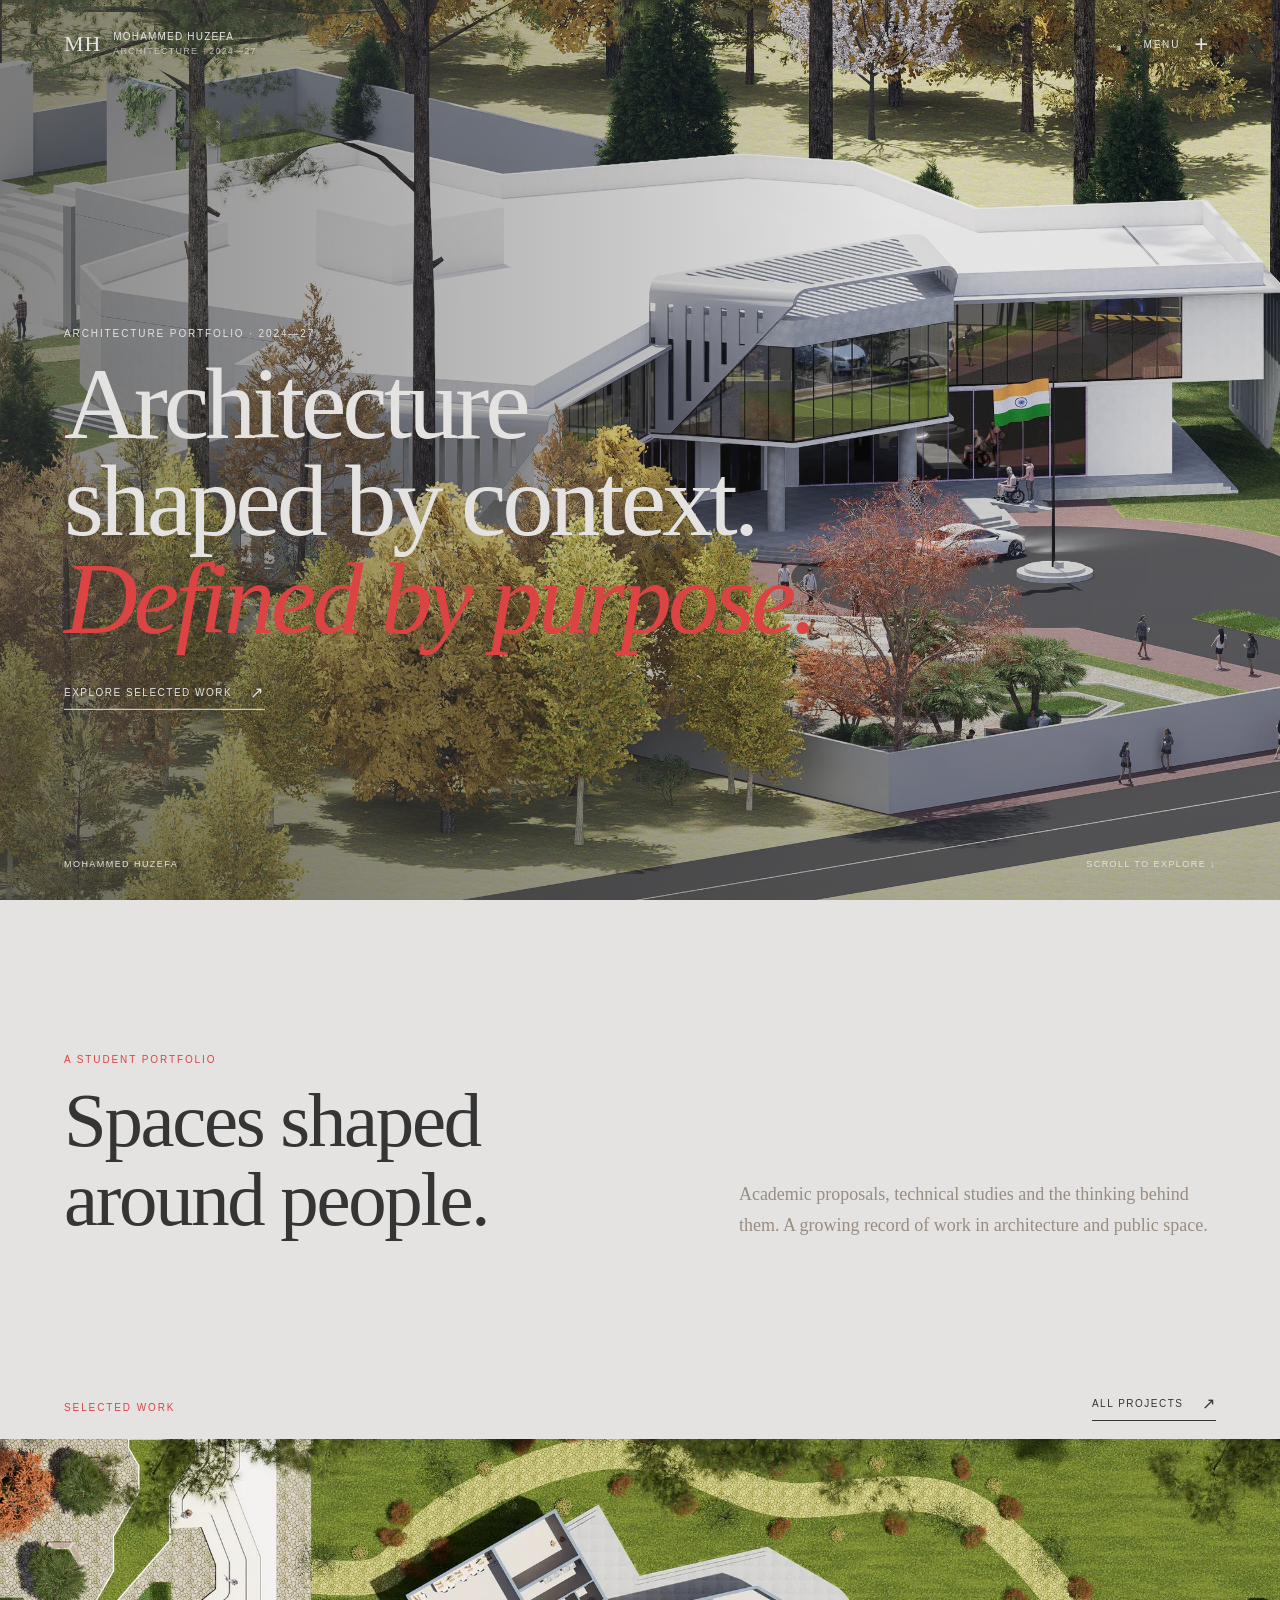
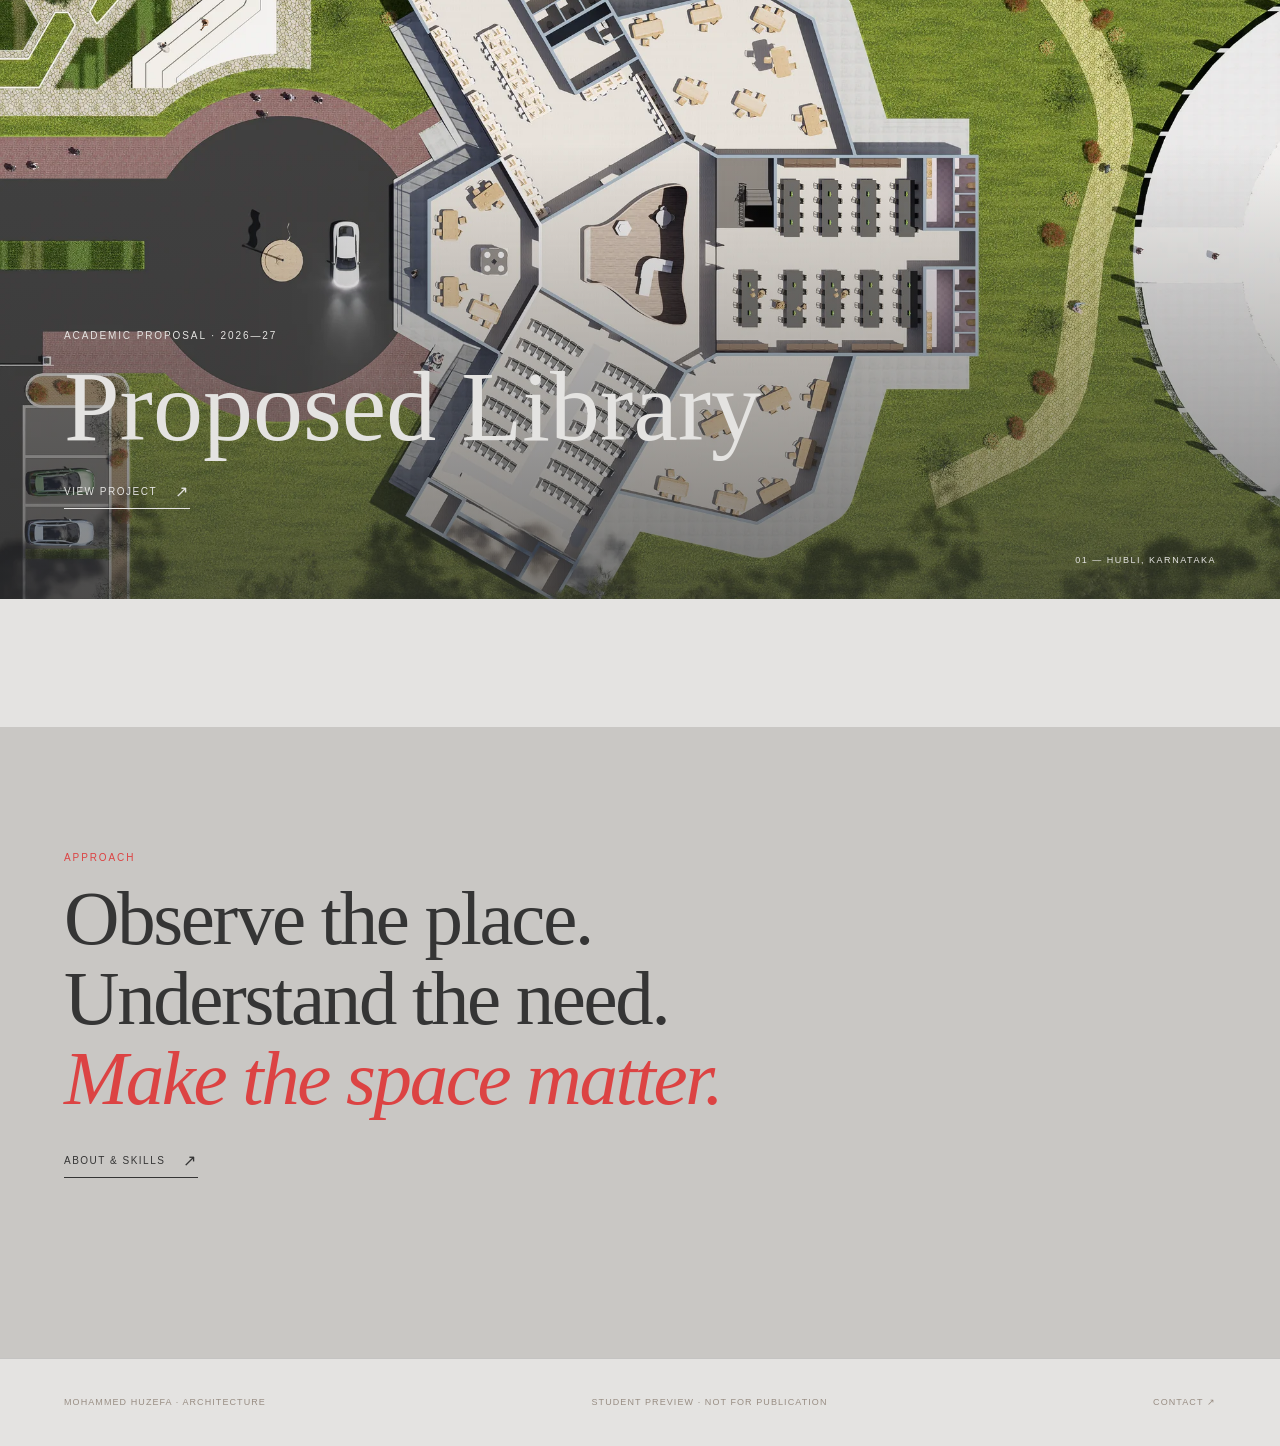
==== index.html @ 26bc9853 "Add architecture portfolio preview and render assets" ====
<!doctype html><html lang="en"><head><meta charset="utf-8"><meta name="viewport" content="width=device-width,initial-scale=1"><meta name="robots" content="noindex,nofollow"><title>Mohammed Huzefa — Architecture</title><meta name="description" content="Architecture portfolio of Mohammed Huzefa: projects, technical work and process."><link rel="stylesheet" href="css/site.css"></head><body data-page="home"><a class="skip-link" href="#main">Skip to content</a>
<header class="site-header"><a class="wordmark" href="index.html"><b>MH</b><span>Mohammed Huzefa<br><small>Architecture · 2024—27</small></span></a><button class="menu-button" aria-expanded="false" aria-controls="site-menu"><span>Menu</span><i aria-hidden="true">+</i></button></header>
<nav class="site-menu" id="site-menu" hidden aria-label="Main navigation"><div class="menu-top">Mohammed Huzefa<button class="menu-close" aria-label="Close menu">×</button></div><a href="index.html"><small>00</small>Home</a><a href="projects.html"><small>01</small>Projects</a><a href="technical.html"><small>02</small>Technical work</a><a href="about.html"><small>03</small>About &amp; skills</a><a href="about.html#contact"><small>04</small>Contact</a><p>Architecture student · Hubli, India</p></nav>
<main id="main"><section class="hero"><img class="hero-image" src="images/library/renders/10-hero-exterior.webp" alt="Exterior view of the proposed Library in Hubli" fetchpriority="high"><div class="hero-shade"></div><div class="hero-copy"><p class="eyebrow">Architecture portfolio · 2024—27</p><h1>Architecture<br>shaped by context.<br><em>Defined by purpose.</em></h1><a class="text-link light-link" href="projects.html">Explore selected work <span>↗</span></a></div><div class="hero-index"><span>Mohammed Huzefa</span><span>Scroll to explore ↓</span></div></section>
<section class="intro-section page-pad"><p class="eyebrow">A student portfolio</p><div class="intro-grid"><h2>Spaces shaped<br>around people.</h2><p>Academic proposals, technical studies and the thinking behind them. A growing record of work in architecture and public space.</p></div></section>
<section class="featured-section"><div class="section-heading page-pad"><p class="eyebrow">Selected work</p><a class="text-link" href="projects.html">All projects <span>↗</span></a></div><a class="featured-project" href="project.html?p=library"><img src="images/library/renders/13-aerial-cutaway.webp" alt="Aerial cutaway 3D render of the proposed Library showing both floors" loading="lazy"><div class="featured-copy"><p class="eyebrow">Academic proposal · 2026—27</p><h2>Proposed Library</h2><span class="text-link light-link">View project <span>↗</span></span></div><span class="image-index">01 — HUBLI, KARNATAKA</span></a></section>
<section class="statement-section page-pad"><p class="eyebrow">Approach</p><h2>Observe the place.<br>Understand the need.<br><em>Make the space matter.</em></h2><a class="text-link" href="about.html">About &amp; skills <span>↗</span></a></section></main>
<footer class="site-footer page-pad"><span>Mohammed Huzefa · Architecture</span><span>Student preview · not for publication</span><a href="about.html#contact">Contact ↗</a></footer><script src="js/site.js"></script></body></html>
---- css/site.css ----
:root{--paper:#E4E3E1;--sand:#C9C7C4;--stone:#B6B3AF;--primary:#B6B3AF;--secondary:#C9C7C4;--ink:#353535;--muted:#988D83;--accent:#DC4343;--rule:rgba(53,53,53,.18);--serif:Georgia,'Times New Roman',serif;--sans:'Segoe UI',Arial,sans-serif;--gutter:clamp(20px,5vw,76px)}
*{box-sizing:border-box}html{scroll-behavior:smooth;background:var(--paper)}body{margin:0;color:var(--ink);background:var(--paper);font-family:var(--sans);font-size:16px}a{color:inherit}img{display:block;max-width:100%;object-fit:cover}button{font:inherit;color:inherit}.skip-link{position:absolute;z-index:100;top:8px;left:8px;padding:10px 14px;background:var(--ink);color:var(--paper);transform:translateY(-150%)}.skip-link:focus{transform:none}
.site-header{position:absolute;z-index:20;top:0;left:0;width:100%;height:88px;padding:18px var(--gutter);display:flex;justify-content:space-between;align-items:center;color:var(--paper)}.site-header-light{position:relative;color:var(--ink);border-bottom:1px solid var(--rule)}.wordmark{display:flex;align-items:center;gap:12px;text-decoration:none}.wordmark>b{font:500 22px var(--serif);letter-spacing:.04em}.wordmark span{font-size:10px;line-height:1.4;letter-spacing:.12em;text-transform:uppercase}.wordmark small{font-size:9px;color:inherit;opacity:.72}.menu-button{border:0;background:transparent;display:flex;align-items:center;gap:14px;cursor:pointer;text-transform:uppercase;font-size:10px;letter-spacing:.18em}.menu-button i{font-style:normal;font-size:24px;font-weight:300;transition:transform .2s}.menu-button[aria-expanded=true] i{transform:rotate(45deg)}
.site-menu{position:fixed;z-index:50;inset:0;background:var(--paper);padding:26px var(--gutter) 32px;display:flex;flex-direction:column;justify-content:center}.site-menu[hidden]{display:none}.menu-top{position:absolute;top:22px;left:var(--gutter);right:var(--gutter);display:flex;justify-content:space-between;align-items:center;text-transform:uppercase;font-size:10px;letter-spacing:.15em}.menu-close{border:1px solid var(--rule);width:42px;height:42px;background:transparent;font-size:25px;cursor:pointer}.site-menu>a{padding:8px 0;border-bottom:1px solid var(--rule);font:400 clamp(38px,8vw,90px)/1.08 var(--serif);text-decoration:none}.site-menu>a small{display:inline-block;width:52px;color:var(--accent);font:10px var(--sans);vertical-align:middle}.site-menu>a:hover,.site-menu>a:focus-visible{color:var(--accent)}.site-menu>p{margin:22px 0 0;color:var(--muted);font-size:10px;letter-spacing:.12em;text-transform:uppercase}
.hero{position:relative;min-height:640px;height:100svh;max-height:1100px;overflow:hidden;background:var(--primary);color:var(--paper)}.hero-image,.hero-shade{position:absolute;inset:0;width:100%;height:100%}.hero-image{object-position:center 48%}.hero-shade{background:linear-gradient(90deg,rgba(53,53,53,.58),rgba(53,53,53,.1) 70%),linear-gradient(0deg,rgba(53,53,53,.28),transparent 50%)}.hero-copy{position:absolute;left:var(--gutter);top:50%;transform:translateY(-32%);max-width:min(760px,78vw)}.eyebrow{margin:0 0 16px;color:var(--accent);font-size:10px;letter-spacing:.19em;text-transform:uppercase}.hero .eyebrow{color:var(--paper)}.hero h1{margin:0;font:400 clamp(48px,8vw,112px)/.95 var(--serif);letter-spacing:-.04em}.hero h1 em{font-weight:400;color:var(--accent)}.text-link{display:inline-flex;align-items:center;gap:18px;padding-bottom:7px;border-bottom:1px solid currentColor;text-decoration:none;text-transform:uppercase;font-size:10px;letter-spacing:.15em}.text-link span{font-size:16px}.hero .text-link{margin-top:36px}.light-link{color:var(--paper)}.hero-index{position:absolute;right:var(--gutter);bottom:28px;left:var(--gutter);display:flex;justify-content:space-between;font-size:9px;letter-spacing:.16em;text-transform:uppercase}
.page-pad{padding-right:var(--gutter);padding-left:var(--gutter)}.intro-section{padding-top:clamp(72px,12vw,160px);padding-bottom:clamp(72px,12vw,160px)}.intro-grid{display:grid;grid-template-columns:1.2fr 1fr;gap:8vw;align-items:end}.intro-grid h2,.statement-section h2,.drawing-note h2{margin:0;font:400 clamp(38px,6vw,78px)/1.04 var(--serif);letter-spacing:-.03em}.intro-grid>p{max-width:480px;margin:0;color:var(--muted);font:18px/1.7 var(--serif)}.featured-section{padding-bottom:clamp(70px,10vw,130px)}.section-heading{display:flex;justify-content:space-between;align-items:center;margin-bottom:18px}.section-heading .eyebrow{margin:0}.featured-project{position:relative;min-height:min(68vw,760px);display:block;overflow:hidden;color:var(--paper);text-decoration:none}.featured-project img{position:absolute;inset:0;width:100%;height:100%;transition:transform .7s cubic-bezier(.2,.7,.2,1)}.featured-project:hover img{transform:scale(1.015)}.featured-project::after{content:'';position:absolute;inset:40% 0 0;background:linear-gradient(0deg,rgba(53,53,53,.62),transparent)}.featured-copy{position:absolute;z-index:1;left:var(--gutter);bottom:clamp(34px,7vw,90px)}.featured-copy .eyebrow{color:var(--paper)}.featured-copy h2{margin:0 0 24px;font:400 clamp(42px,8vw,100px)/1 var(--serif)}.image-index{position:absolute;z-index:1;right:var(--gutter);bottom:34px;font-size:9px;letter-spacing:.17em}.statement-section{padding-top:clamp(70px,10vw,125px);padding-bottom:clamp(86px,14vw,180px);background:var(--sand)}.statement-section h2{margin-bottom:32px}.statement-section h2 em{color:var(--accent);font-weight:400}
.site-footer{min-height:88px;display:flex;justify-content:space-between;align-items:center;gap:20px;border-top:1px solid var(--rule);font-size:9px;letter-spacing:.12em;text-transform:uppercase;color:var(--muted)}.site-footer a{text-decoration:none}.inner-main{min-height:75vh}.page-intro{padding-top:clamp(64px,10vw,126px);padding-bottom:clamp(48px,7vw,90px)}.page-intro h1{margin:0;font:400 clamp(48px,9vw,118px)/.96 var(--serif);letter-spacing:-.045em}.page-lede{max-width:560px;margin:22px 0 0;color:var(--muted);font:18px/1.6 var(--serif)}.project-index{padding-bottom:clamp(80px,12vw,150px)}.filter-row{display:flex;flex-wrap:wrap;gap:10px;margin-bottom:32px}.filter-button{padding:10px 15px;border:1px solid var(--rule);border-radius:30px;background:transparent;cursor:pointer;font-size:9px;letter-spacing:.12em;text-transform:uppercase}.filter-button[aria-pressed=true],.filter-button:hover{border-color:var(--ink);background:var(--ink);color:var(--paper)}.project-grid{display:grid;grid-template-columns:repeat(2,minmax(0,1fr));gap:clamp(28px,5vw,70px) 22px}.project-card{min-width:0;text-decoration:none}.project-card:nth-child(odd){margin-top:36px}.project-card-image{position:relative;aspect-ratio:1.34;overflow:hidden;background:var(--sand)}.project-card-image img{width:100%;height:100%;transition:transform .6s}.project-card:hover img{transform:scale(1.025)}.project-card-image .card-index{position:absolute;left:14px;bottom:14px;padding:8px 10px;background:var(--paper);font-size:9px;letter-spacing:.12em}.project-card-meta{display:flex;justify-content:space-between;gap:12px;margin-top:14px;color:var(--muted);font-size:9px;letter-spacing:.12em;text-transform:uppercase}.project-card h2{margin:8px 0;font:400 clamp(27px,3.5vw,46px)/1.08 var(--serif)}.project-card p{max-width:480px;margin:0;color:var(--muted);font-size:13px;line-height:1.55}.loading-note,.empty-note{color:var(--muted);font:18px/1.6 var(--serif)}
.project-hero{position:relative;height:min(76vh,860px);min-height:460px;background:var(--secondary)}.project-hero img{width:100%;height:100%}.project-hero-caption{position:absolute;inset:auto 0 0;padding:60px var(--gutter) 34px;color:var(--paper);background:linear-gradient(0deg,rgba(53,53,53,.72),transparent)}.project-hero-caption h1{margin:6px 0 0;font:400 clamp(42px,7vw,92px)/1 var(--serif)}.project-meta{display:grid;grid-template-columns:repeat(4,minmax(0,1fr));gap:22px;padding-top:38px;padding-bottom:42px;border-bottom:1px solid var(--rule)}.meta-item small{display:block;margin-bottom:8px;color:var(--accent);font-size:9px;letter-spacing:.15em;text-transform:uppercase}.meta-item span{font:16px/1.5 var(--serif)}.story-section{display:grid;grid-template-columns:1fr 1.2fr;gap:8vw;padding-top:clamp(60px,10vw,130px);padding-bottom:clamp(60px,10vw,130px)}.story-section h2,.gallery-heading h2{margin:0;font:400 clamp(36px,5.3vw,68px)/1.05 var(--serif)}.story-copy p{margin:0 0 20px;color:var(--muted);font:17px/1.7 var(--serif)}.draft-note{padding:10px 12px;border-left:2px solid var(--accent);font:10px/1.5 var(--sans)!important;letter-spacing:.08em;text-transform:uppercase}.technical-section{padding:60px 0;background:var(--sand)}.technical-section>.eyebrow,.technical-section>h2,.technical-section>.section-note{margin-right:var(--gutter);margin-left:var(--gutter)}.technical-section h2{font:400 clamp(36px,5vw,64px)/1.05 var(--serif)}.drawing-grid{display:grid;grid-template-columns:repeat(2,minmax(0,1fr));gap:20px;padding:20px var(--gutter) 12px}.drawing-item{margin:0}.drawing-item img{width:100%;aspect-ratio:1.3;object-fit:contain;background:var(--paper)}.drawing-item figcaption,.technical-images figcaption{padding-top:9px;color:var(--muted);font-size:9px;letter-spacing:.12em;text-transform:uppercase}.section-note{max-width:700px;color:var(--muted);font:16px/1.6 var(--serif)}.gallery-section{padding-top:clamp(60px,9vw,116px);padding-bottom:clamp(60px,9vw,116px)}.gallery-heading{display:flex;justify-content:space-between;align-items:end;margin-bottom:28px}.gallery-grid{display:grid;grid-template-columns:repeat(2,minmax(0,1fr));gap:16px}.gallery-grid figure{margin:0}.gallery-grid figure:first-child{grid-column:1/-1}.gallery-grid img{width:100%;max-height:760px;aspect-ratio:1.5}.gallery-grid figure:first-child img{aspect-ratio:1.9}.gallery-grid figcaption{padding-top:8px;color:var(--muted);font-size:9px;letter-spacing:.11em;text-transform:uppercase}.end-links{padding:32px var(--gutter);display:flex;justify-content:space-between;gap:20px;border-top:1px solid var(--rule)}.end-links a{text-decoration:none;font:20px var(--serif)}
.profile-grid{display:grid;grid-template-columns:1.15fr .85fr;gap:9vw;padding-bottom:90px}.profile-copy p{max-width:680px;color:var(--muted);font:19px/1.7 var(--serif)}.profile-side{padding-top:18px}.profile-side h2,.contact-section h2{margin:0 0 18px;font:400 36px var(--serif)}.skill-tags{display:flex;flex-wrap:wrap;gap:8px;margin-bottom:40px}.skill-tags span{padding:9px 11px;border:1px solid var(--rule);font-size:9px;letter-spacing:.1em;text-transform:uppercase}.education-list{padding:0;list-style:none}.education-list li{padding:12px 0;border-top:1px solid var(--rule);font:15px/1.5 var(--serif)}.contact-section{padding:70px 0 80px;background:var(--sand)}.contact-section>*{margin-left:var(--gutter);margin-right:var(--gutter)}.contact-section p{max-width:540px;color:var(--muted);line-height:1.7}.contact-placeholder{display:inline-block;padding:12px 14px;border:1px dashed var(--accent);color:var(--accent);font-size:10px;letter-spacing:.1em;text-transform:uppercase}.technical-feature{display:grid;grid-template-columns:.8fr 1.2fr;gap:7vw;padding-bottom:80px}.technical-feature h2{font:400 clamp(34px,5vw,58px)/1.05 var(--serif)}.technical-feature p{max-width:480px;color:var(--muted);line-height:1.65}.technical-images{display:grid;gap:20px}.technical-images figure{margin:0}.technical-images img{width:100%;aspect-ratio:1.6}.drawing-note{padding-top:50px;padding-bottom:90px;background:var(--sand)}.drawing-note>*{margin-left:var(--gutter);margin-right:var(--gutter)}.drawing-note p:last-child{max-width:620px;color:var(--muted);line-height:1.7}
@media(max-width:760px){:root{--gutter:20px}.site-header{height:70px}.hero{height:90svh;min-height:590px}.hero-copy{max-width:92vw;top:48%}.hero h1{font-size:clamp(44px,11.5vw,70px)}.intro-grid,.story-section,.profile-grid,.technical-feature{grid-template-columns:1fr;gap:22px}.intro-grid>p{font-size:17px}.featured-project{min-height:125vw;max-height:760px}.featured-project img{object-position:55% center}.project-grid{grid-template-columns:1fr;gap:36px}.project-card:nth-child(odd){margin-top:0}.project-meta{grid-template-columns:repeat(2,minmax(0,1fr))}.project-hero{height:65svh;min-height:420px}.project-hero-caption{padding-bottom:24px}.drawing-grid,.gallery-grid{grid-template-columns:1fr}.gallery-grid figure:first-child{grid-column:auto}.gallery-grid img,.gallery-grid figure:first-child img{aspect-ratio:1.25}.gallery-heading{display:block}.gallery-heading .eyebrow{margin-bottom:10px}.site-footer{padding-top:20px;padding-bottom:20px;align-items:flex-start;flex-direction:column}.end-links{flex-direction:column}.technical-images{gap:16px}}
@media(prefers-reduced-motion:reduce){html{scroll-behavior:auto}*,*::before,*::after{transition-duration:.01ms!important;animation-duration:.01ms!important;animation-iteration-count:1!important}}
/* MAKHNO-inspired project index and motion */
.site-menu{opacity:0;clip-path:inset(0 0 100% 0);transition:opacity .38s ease,clip-path .58s cubic-bezier(.77,0,.18,1)}
.site-menu[hidden]{display:none}.site-menu.is-open{opacity:1;clip-path:inset(0)}
.site-menu>a{opacity:0;transform:translateY(18px);transition:color .25s ease,opacity .35s ease,transform .45s cubic-bezier(.2,.7,.2,1)}
.site-menu.is-open>a{opacity:1;transform:translateY(0)}
.site-menu.is-open>a:nth-of-type(1){transition-delay:.08s}.site-menu.is-open>a:nth-of-type(2){transition-delay:.13s}.site-menu.is-open>a:nth-of-type(3){transition-delay:.18s}.site-menu.is-open>a:nth-of-type(4){transition-delay:.23s}.site-menu.is-open>a:nth-of-type(5){transition-delay:.28s}
.menu-top{color:var(--ink)}.menu-close{color:var(--ink);transition:background .2s,color .2s,transform .2s}.menu-close:hover{background:var(--accent);border-color:var(--accent);color:var(--paper);transform:rotate(90deg)}
.projects-toolbar{display:flex;justify-content:space-between;align-items:center;gap:24px;padding:18px 0 22px;border-top:1px solid var(--rule);border-bottom:1px solid var(--rule);margin-bottom:clamp(28px,4vw,54px)}
.project-filters{display:flex;flex-wrap:wrap;gap:clamp(18px,3vw,42px)}
.filter-button{padding:7px 0;border:0;border-radius:0;border-bottom:1px solid transparent;color:var(--muted);font-size:10px;letter-spacing:.12em;text-transform:uppercase;transition:color .2s,border-color .2s}
.filter-button[aria-pressed=true],.filter-button:hover{border-color:var(--accent);background:transparent;color:var(--accent)}
.project-count{flex:0 0 auto;color:var(--muted);font-size:10px;letter-spacing:.12em;text-transform:uppercase}
.project-grid{grid-template-columns:repeat(2,minmax(0,1fr));column-gap:clamp(18px,2.4vw,36px);row-gap:clamp(48px,7vw,100px)}
.project-card{display:block;opacity:1;transform:translateY(0);transition:opacity .3s ease,transform .3s ease}.project-card.is-filtering{opacity:0;transform:translateY(12px)}
.project-card:nth-child(odd){margin-top:0}.project-card:nth-child(even){margin-top:clamp(32px,6vw,88px)}
.project-card-image{aspect-ratio:1.28;background:var(--secondary)}
.project-card-image img{transition:transform .9s cubic-bezier(.2,.7,.2,1),filter .5s ease;filter:saturate(.9)}
.project-card:hover .project-card-image img,.project-card:focus-visible .project-card-image img{transform:scale(1.035);filter:saturate(1)}
.project-card-image:after{content:'';position:absolute;inset:45% 0 0;background:linear-gradient(0deg,rgba(53,53,53,.62),transparent);opacity:.8;transition:opacity .35s}
.project-card-image .card-index{top:14px;left:14px;bottom:auto;background:var(--paper);color:var(--ink)}
.card-open{position:absolute;right:18px;bottom:17px;color:var(--paper);font-size:10px;letter-spacing:.12em;text-transform:uppercase;z-index:1}
.project-card-meta{margin-top:17px}.project-card h2{margin:8px 0 5px;font-size:clamp(30px,4vw,54px);letter-spacing:-.025em;transition:color .25s}.project-card:hover h2,.project-card:focus-visible h2{color:var(--accent)}
.project-type{margin:0 0 10px!important;color:var(--ink)!important;font:12px/1.4 var(--sans)!important;letter-spacing:.04em}
.project-card-summary{max-width:580px}.project-card-footer{display:flex;justify-content:space-between;align-items:center;gap:20px;margin-top:18px;padding-top:12px;border-top:1px solid var(--rule);color:var(--ink);font-size:9px;letter-spacing:.13em;text-transform:uppercase}.project-card-footer span:last-child{color:var(--accent);transition:transform .2s}.project-card:hover .project-card-footer span:last-child{transform:translateX(5px)}
[data-reveal]{opacity:0;transform:translateY(22px);transition:opacity .75s ease,transform .75s cubic-bezier(.2,.7,.2,1)}
[data-reveal].is-visible{opacity:1;transform:translateY(0)}
.hero-copy{animation:hero-arrive .9s cubic-bezier(.2,.7,.2,1) both}.hero-index{animation:hero-arrive .85s .18s both}
@keyframes hero-arrive{from{opacity:0;transform:translateY(calc(-32% + 20px))}to{opacity:1;transform:translateY(-32%)}}
@media(max-width:760px){.projects-toolbar{align-items:flex-start;flex-direction:column;gap:12px}.project-grid{grid-template-columns:1fr;row-gap:40px}.project-card:nth-child(even){margin-top:0}.project-card-image{aspect-ratio:1.15}.project-filters{gap:18px}}
@media(prefers-reduced-motion:reduce){.site-menu,.site-menu>a,[data-reveal],.hero-copy,.hero-index{transition:none!important;animation:none!important;opacity:1!important;transform:none!important;clip-path:none!important}}
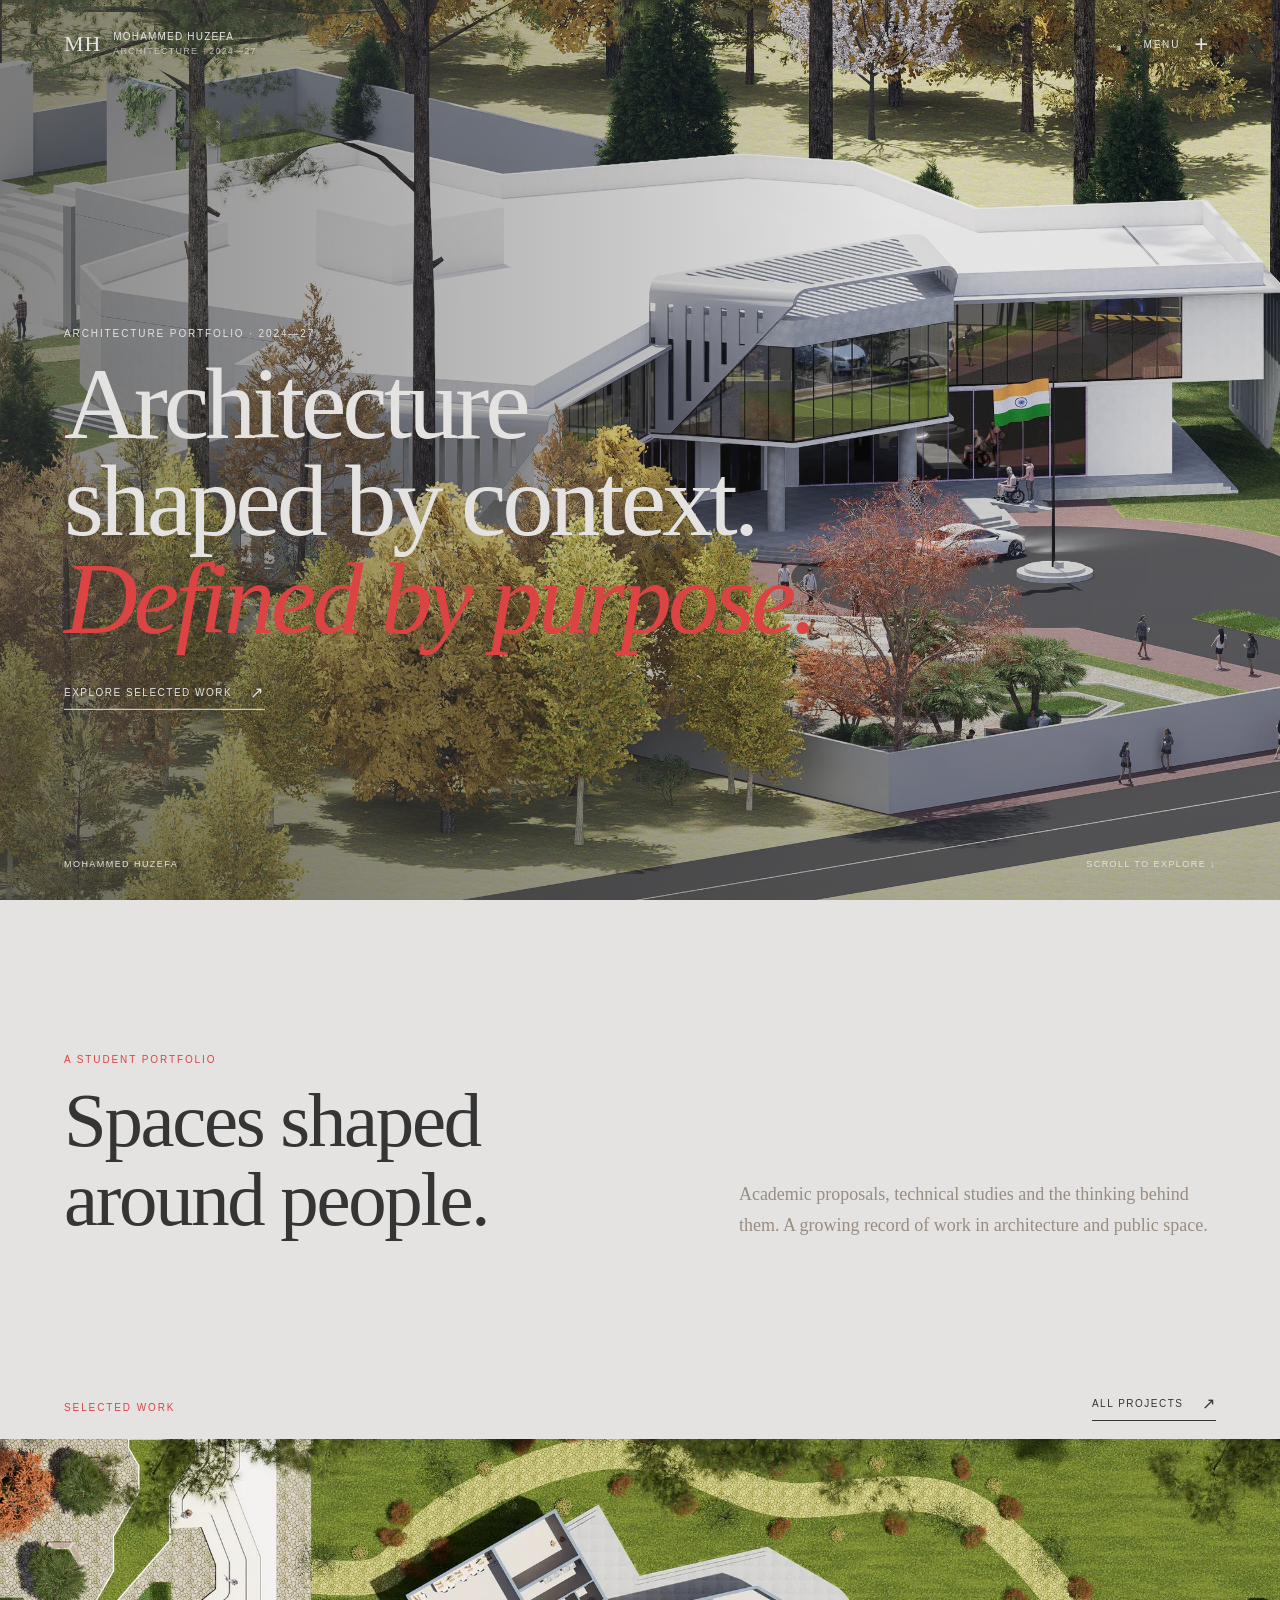
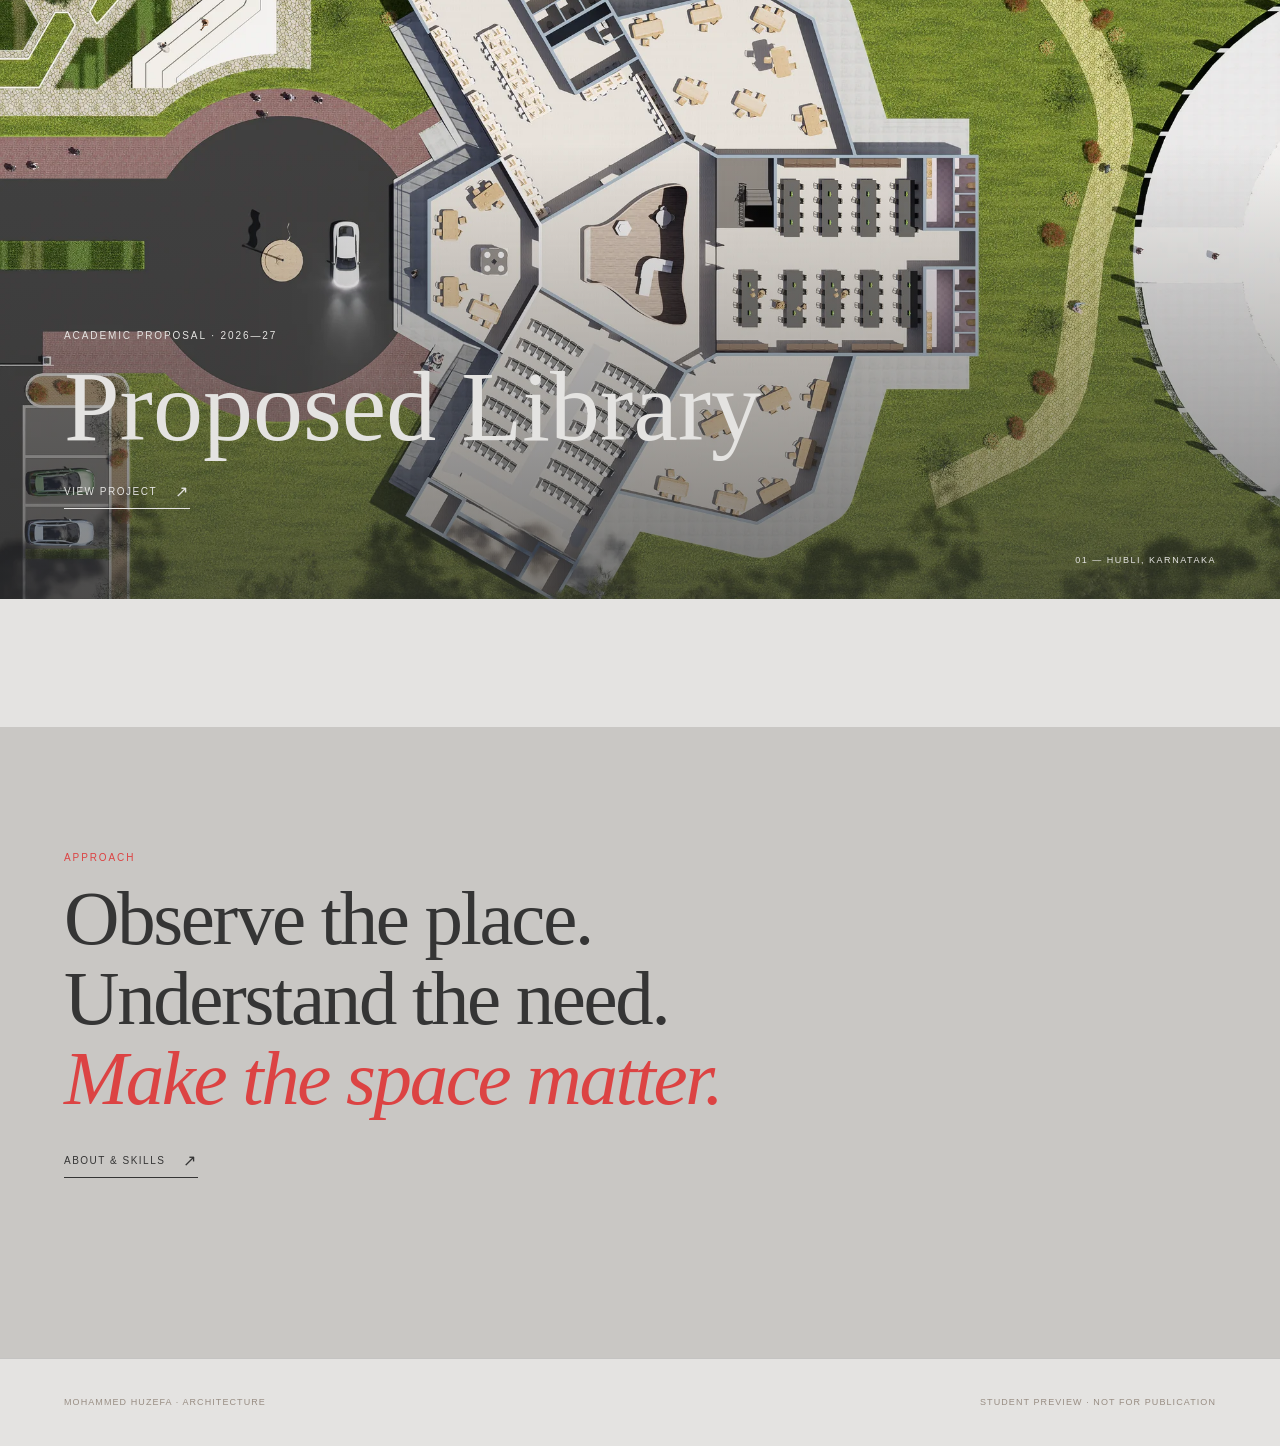
==== commit f1bda947: "Keep contact information on About page" ====
--- a/index.html
+++ b/index.html
@@ -1,9 +1,9 @@
 <!doctype html><html lang="en"><head><meta charset="utf-8"><meta name="viewport" content="width=device-width,initial-scale=1"><meta name="robots" content="noindex,nofollow"><title>Mohammed Huzefa — Architecture</title><meta name="description" content="Architecture portfolio of Mohammed Huzefa: projects, technical work and process."><link rel="stylesheet" href="css/site.css"></head><body data-page="home"><a class="skip-link" href="#main">Skip to content</a>
 <header class="site-header"><a class="wordmark" href="index.html"><b>MH</b><span>Mohammed Huzefa<br><small>Architecture · 2024—27</small></span></a><button class="menu-button" aria-expanded="false" aria-controls="site-menu"><span>Menu</span><i aria-hidden="true">+</i></button></header>
-<nav class="site-menu" id="site-menu" hidden aria-label="Main navigation"><div class="menu-top">Mohammed Huzefa<button class="menu-close" aria-label="Close menu">×</button></div><a href="index.html"><small>00</small>Home</a><a href="projects.html"><small>01</small>Projects</a><a href="technical.html"><small>02</small>Technical work</a><a href="about.html"><small>03</small>About &amp; skills</a><a href="about.html#contact"><small>04</small>Contact</a><p>Architecture student · Hubli, India</p></nav>
+<nav class="site-menu" id="site-menu" hidden aria-label="Main navigation"><div class="menu-top">Mohammed Huzefa<button class="menu-close" aria-label="Close menu">×</button></div><a href="index.html"><small>00</small>Home</a><a href="projects.html"><small>01</small>Projects</a><a href="technical.html"><small>02</small>Technical work</a><a href="about.html"><small>03</small>About &amp; skills</a><p>Architecture student · Hubli, India</p></nav>
 <main id="main"><section class="hero"><img class="hero-image" src="images/library/renders/10-hero-exterior.webp" alt="Exterior view of the proposed Library in Hubli" fetchpriority="high"><div class="hero-shade"></div><div class="hero-copy"><p class="eyebrow">Architecture portfolio · 2024—27</p><h1>Architecture<br>shaped by context.<br><em>Defined by purpose.</em></h1><a class="text-link light-link" href="projects.html">Explore selected work <span>↗</span></a></div><div class="hero-index"><span>Mohammed Huzefa</span><span>Scroll to explore ↓</span></div></section>
 <section class="intro-section page-pad"><p class="eyebrow">A student portfolio</p><div class="intro-grid"><h2>Spaces shaped<br>around people.</h2><p>Academic proposals, technical studies and the thinking behind them. A growing record of work in architecture and public space.</p></div></section>
 <section class="featured-section"><div class="section-heading page-pad"><p class="eyebrow">Selected work</p><a class="text-link" href="projects.html">All projects <span>↗</span></a></div><a class="featured-project" href="project.html?p=library"><img src="images/library/renders/13-aerial-cutaway.webp" alt="Aerial cutaway 3D render of the proposed Library showing both floors" loading="lazy"><div class="featured-copy"><p class="eyebrow">Academic proposal · 2026—27</p><h2>Proposed Library</h2><span class="text-link light-link">View project <span>↗</span></span></div><span class="image-index">01 — HUBLI, KARNATAKA</span></a></section>
 <section class="statement-section page-pad"><p class="eyebrow">Approach</p><h2>Observe the place.<br>Understand the need.<br><em>Make the space matter.</em></h2><a class="text-link" href="about.html">About &amp; skills <span>↗</span></a></section></main>
-<footer class="site-footer page-pad"><span>Mohammed Huzefa · Architecture</span><span>Student preview · not for publication</span><a href="about.html#contact">Contact ↗</a></footer><script src="js/site.js"></script></body></html>
+<footer class="site-footer page-pad"><span>Mohammed Huzefa · Architecture</span><span>Student preview · not for publication</span></footer><script src="js/site.js"></script></body></html>
 
